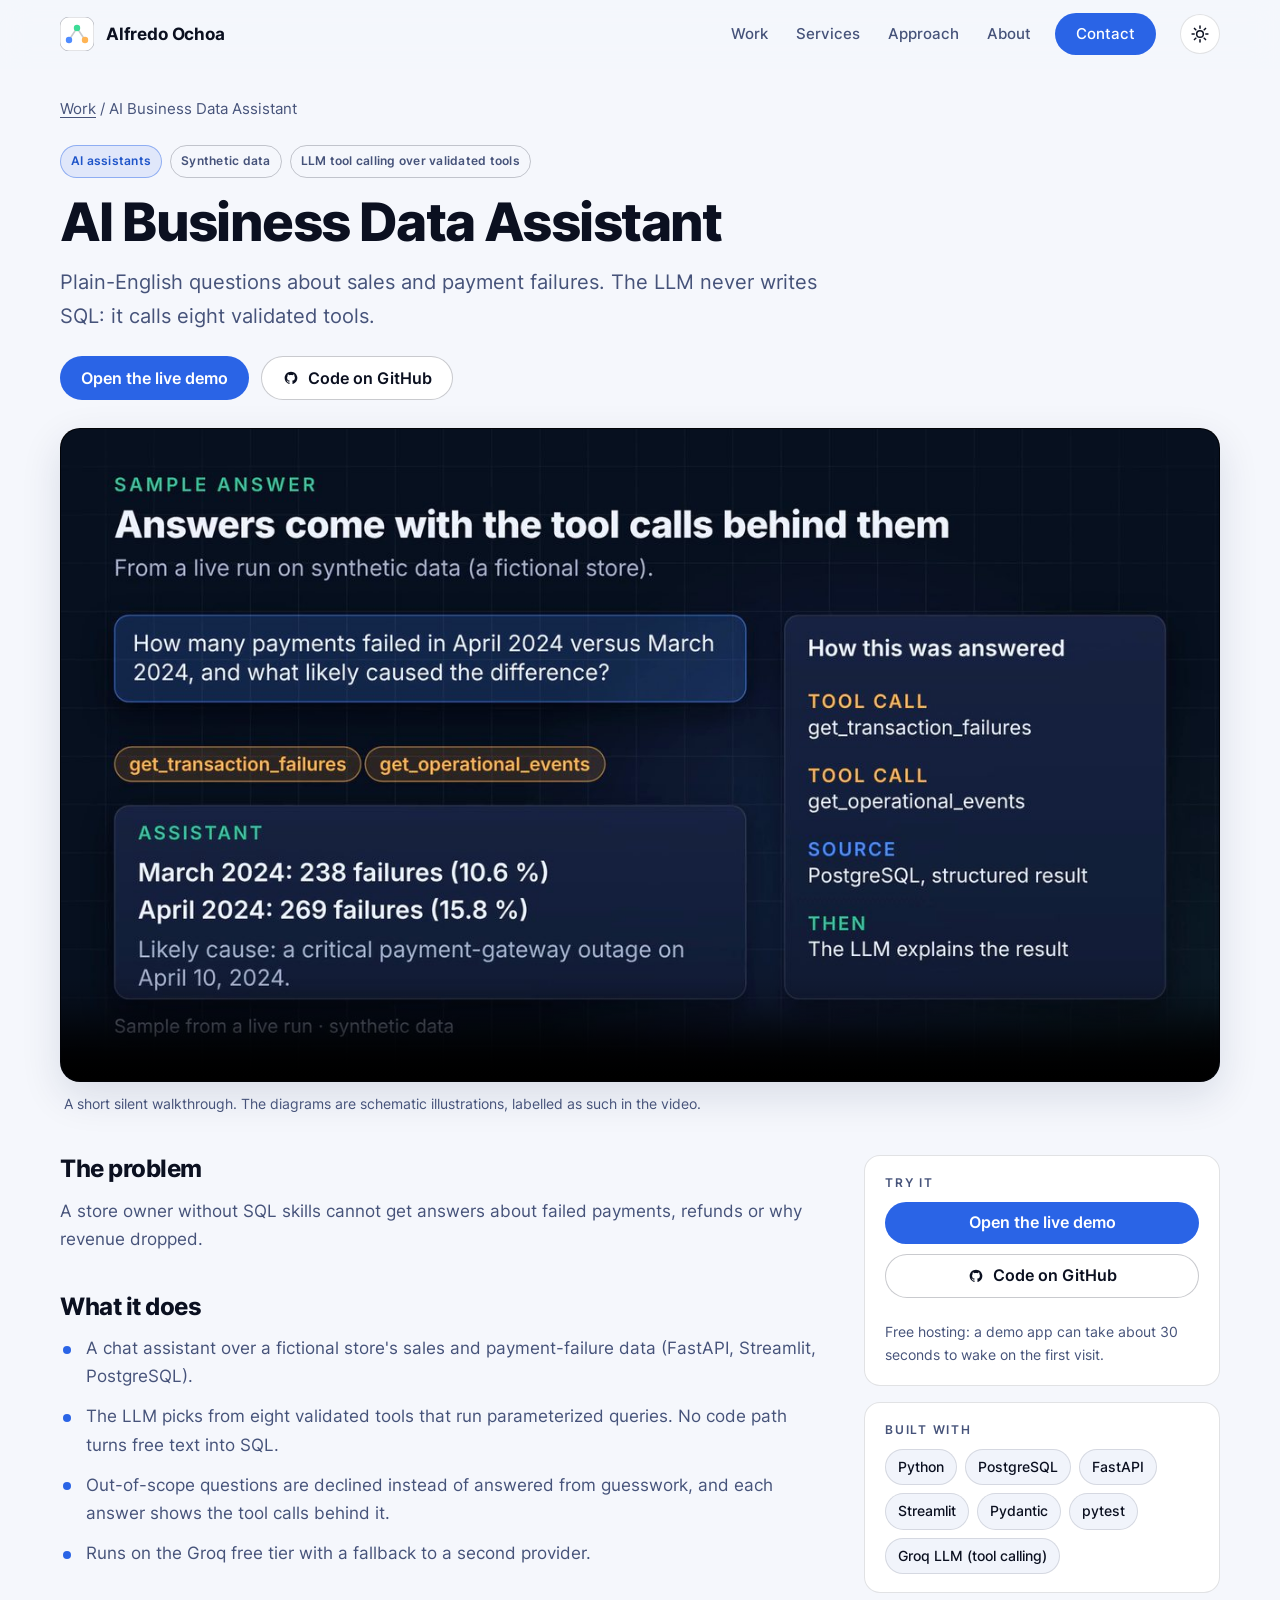
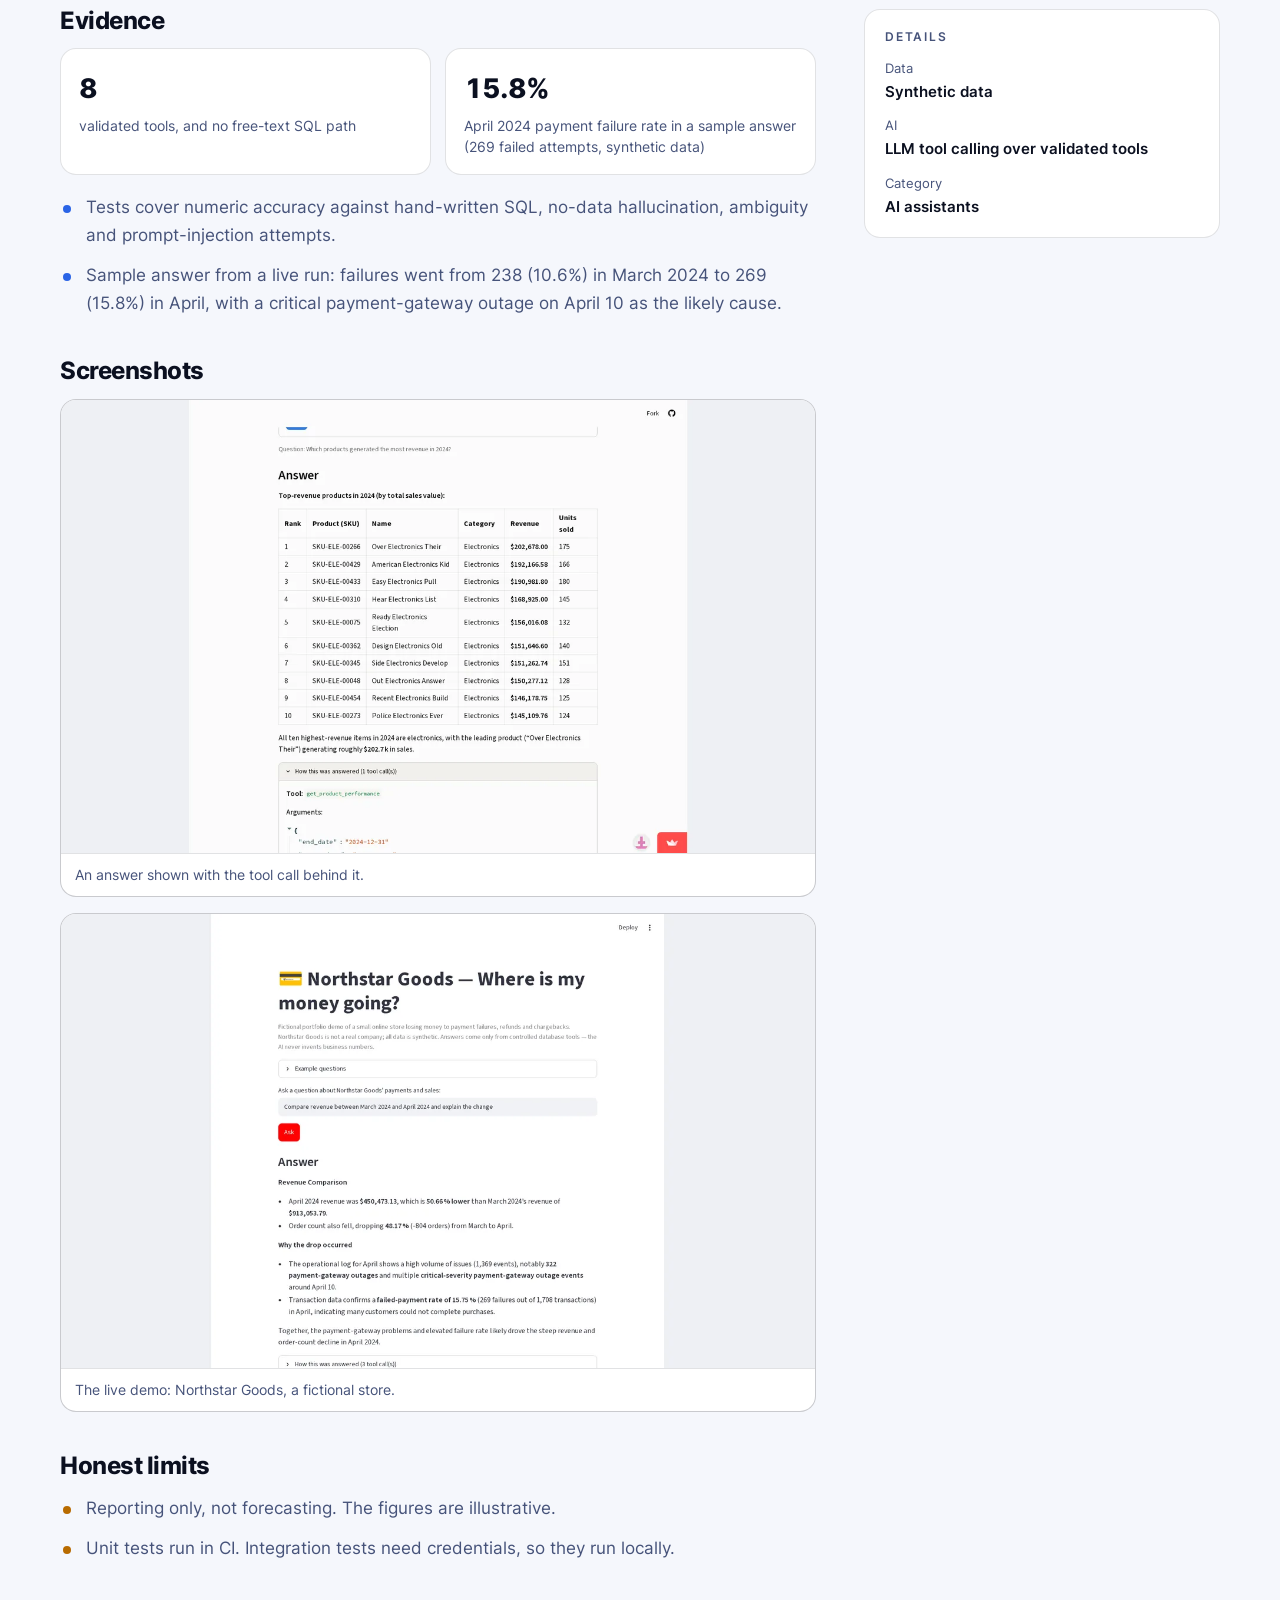
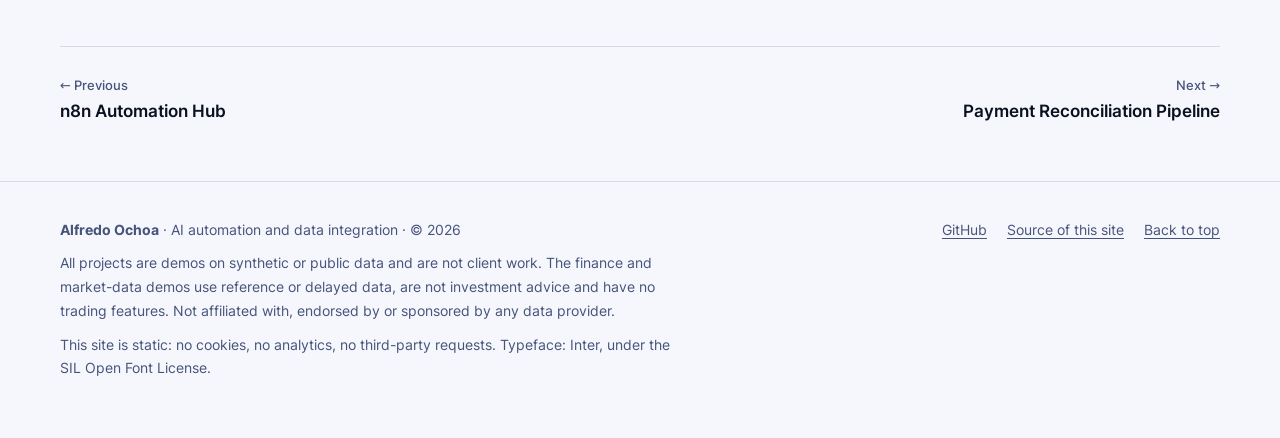
==== projects/ai-business-data-assistant/index.html @ 852fb8c2 "feat: portfolio site (static, GitHub Pages): home, 12 project pages, videos, CI check Co-Authored-By" ====
<!doctype html>
<html lang="en">
<head>
<meta charset="utf-8">
<meta name="viewport" content="width=device-width, initial-scale=1">
<title>AI Business Data Assistant | Alfredo Ochoa</title>
<meta name="description" content="Plain-English questions about sales and payment failures. The LLM never writes SQL: it calls eight validated tools. Demo project by Alfredo Ochoa.">
<link rel="canonical" href="https://alfiochoa.github.io/projects/ai-business-data-assistant/">
<meta name="color-scheme" content="dark light">
<meta name="theme-color" content="#0b1020" media="(prefers-color-scheme: dark)">
<meta name="theme-color" content="#f5f7fc" media="(prefers-color-scheme: light)">
<meta property="og:type" content="article">
<meta property="og:site_name" content="Alfredo Ochoa">
<meta property="og:title" content="AI Business Data Assistant | Alfredo Ochoa">
<meta property="og:description" content="Plain-English questions about sales and payment failures. The LLM never writes SQL: it calls eight validated tools. Demo project by Alfredo Ochoa.">
<meta property="og:url" content="https://alfiochoa.github.io/projects/ai-business-data-assistant/">
<meta property="og:image" content="https://alfiochoa.github.io/media/poster/ai-business-data-assistant.jpg">
<meta name="twitter:card" content="summary_large_image">
<link rel="icon" href="/assets/favicon.svg" type="image/svg+xml">
<link rel="preload" href="/assets/fonts/inter-latin-wght-normal.woff2" as="font" type="font/woff2" crossorigin>
<link rel="stylesheet" href="/assets/site.css">
<script>(function(){try{var t=localStorage.getItem('theme');if(t==='light'||t==='dark')document.documentElement.setAttribute('data-theme',t)}catch(e){}document.documentElement.className+=' js'})()</script>
<script type="application/ld+json">{"@context":"https://schema.org","@type":"SoftwareSourceCode","name":"AI Business Data Assistant","description":"Plain-English questions about sales and payment failures. The LLM never writes SQL: it calls eight validated tools.","codeRepository":"https://github.com/alfiochoa/ai-business-data-assistant","author":{"@type":"Person","name":"Alfredo Ochoa","url":"https://alfiochoa.github.io/"}}</script>
</head>

<body id="top">
<a class="skip" href="#main">Skip to content</a>
<header class="site-header">
<div class="wrap bar">
<a class="brand" href="/" aria-label="Alfredo Ochoa, home"><svg viewBox="0 0 34 34" aria-hidden="true"><rect width="34" height="34" rx="9" style="fill:var(--card);stroke:var(--line-2)"/><path d="M9 23 L17 11 L25 23" fill="none" style="stroke:var(--line-2)" stroke-width="1.6"/><circle cx="9" cy="23" r="3.2" fill="#4f8cff"/><circle cx="17" cy="11" r="3.2" fill="#3ddc97"/><circle cx="25" cy="23" r="3.2" fill="#ffb454"/></svg><span>Alfredo Ochoa</span></a>
<nav class="nav" aria-label="Main"><a href="/#work">Work</a><a href="/#services">Services</a><a href="/#approach">Approach</a><a href="/#about">About</a><a class="btn btn-primary nav-cta" href="/#contact">Contact</a></nav>
<div class="bar-right">
<button class="icon-btn" id="theme-toggle" type="button" aria-label="Switch colour theme"><svg class="icon-moon" viewBox="0 0 24 24" aria-hidden="true" focusable="false"><path d="M20 14.5 A8.5 8.5 0 1 1 9.5 4 A7 7 0 0 0 20 14.5 Z"/></svg><svg class="icon-sun" viewBox="0 0 24 24" aria-hidden="true" focusable="false"><path d="M12 8 A4 4 0 1 0 12 16 A4 4 0 1 0 12 8 M12 2.5 V5 M12 19 V21.5 M2.5 12 H5 M19 12 H21.5 M5.3 5.3 L7 7 M17 17 L18.7 18.7 M5.3 18.7 L7 17 M17 7 L18.7 5.3"/></svg></button>
<details class="menu"><summary class="icon-btn" aria-label="Open menu"><svg class="" viewBox="0 0 24 24" aria-hidden="true" focusable="false"><path d="M4 7 H20 M4 12 H20 M4 17 H20"/></svg></summary><div class="menu-list"><a href="/#work">Work</a><a href="/#services">Services</a><a href="/#approach">Approach</a><a href="/#about">About</a><a href="/#contact">Contact</a></div></details>
</div>
</div>
</header>

<main id="main">
<div class="wrap crumbs"><a href="/#work">Work</a> / AI Business Data Assistant</div>
<section class="proj-hero" style="padding-bottom:32px"><div class="wrap">
<div class="badges"><span class="badge cat">AI assistants</span><span class="badge">Synthetic data</span><span class="badge">LLM tool calling over validated tools</span></div>
<h1>AI Business Data Assistant</h1><p class="lede">Plain-English questions about sales and payment failures. The LLM never writes SQL: it calls eight validated tools.</p>
<div class="cta-row"><a class="btn btn-primary" href="https://alfredo-business-assistant.streamlit.app/">Open the live demo</a><a class="btn btn-ghost" href="https://github.com/alfiochoa/ai-business-data-assistant"><svg class="" viewBox="0 0 24 24" aria-hidden="true" focusable="false"><path d="M12 3.5 C7.3 3.5 3.5 7.3 3.5 12 C3.5 15.8 6 18.9 9.4 20 C9.8 20.1 10 19.8 10 19.5 V18 C7.7 18.5 7.2 16.9 7.2 16.9 C6.8 15.9 6.3 15.7 6.3 15.7 C5.5 15.2 6.4 15.2 6.4 15.2 C7.2 15.3 7.7 16 7.7 16 C8.4 17.3 9.6 16.9 10 16.7 C10.1 16.2 10.3 15.8 10.5 15.6 C8.7 15.4 6.8 14.7 6.8 11.6 C6.8 10.7 7.1 10 7.7 9.4 C7.6 9.2 7.3 8.4 7.7 7.3 C7.7 7.3 8.4 7.1 10 8.2 C10.7 8 11.3 7.9 12 7.9 C12.7 7.9 13.3 8 14 8.2 C15.6 7.1 16.3 7.3 16.3 7.3 C16.7 8.4 16.4 9.2 16.3 9.4 C16.9 10 17.2 10.7 17.2 11.6 C17.2 14.7 15.3 15.4 13.5 15.6 C13.8 15.9 14 16.3 14 17 V19.5 C14 19.8 14.2 20.1 14.6 20 C18 18.9 20.5 15.8 20.5 12 C20.5 7.3 16.7 3.5 12 3.5 Z"/></svg>Code on GitHub</a></div>
<div class="proj-video"><video controls preload="none" playsinline poster="/media/poster/ai-business-data-assistant.jpg" aria-label="Walkthrough of AI Business Data Assistant"><source src="/media/video/ai-business-data-assistant.mp4" type="video/mp4"></video></div>
<p class="vnote">A short silent walkthrough. The diagrams are schematic illustrations, labelled as such in the video.</p>
</div></section>
<div class="wrap proj-layout">
<div class="proj-main">
<h2>The problem</h2><p>A store owner without SQL skills cannot get answers about failed payments, refunds or why revenue dropped.</p>
<h2>What it does</h2><ul><li>A chat assistant over a fictional store&#x27;s sales and payment-failure data (FastAPI, Streamlit, PostgreSQL).</li><li>The LLM picks from eight validated tools that run parameterized queries. No code path turns free text into SQL.</li><li>Out-of-scope questions are declined instead of answered from guesswork, and each answer shows the tool calls behind it.</li><li>Runs on the Groq free tier with a fallback to a second provider.</li></ul>
<h2>Evidence</h2><div class="tiles"><div class='tile'><b>8</b><span>validated tools, and no free-text SQL path</span></div><div class='tile'><b>15.8%</b><span>April 2024 payment failure rate in a sample answer (269 failed attempts, synthetic data)</span></div></div><ul><li>Tests cover numeric accuracy against hand-written SQL, no-data hallucination, ambiguity and prompt-injection attempts.</li><li>Sample answer from a live run: failures went from 238 (10.6%) in March 2024 to 269 (15.8%) in April, with a critical payment-gateway outage on April 10 as the likely cause.</li></ul>
<h2>Screenshots</h2><div class="shots"><figure><a href="/media/img/ai-business-data-assistant-1.webp"><img src="/media/img/ai-business-data-assistant-1.webp" width="1280" height="769" loading="lazy" alt="AI Business Data Assistant: An answer shown with the tool call behind it."></a><figcaption>An answer shown with the tool call behind it.</figcaption></figure><figure><a href="/media/img/ai-business-data-assistant-2.webp"><img src="/media/img/ai-business-data-assistant-2.webp" width="1280" height="769" loading="lazy" alt="AI Business Data Assistant: The live demo: Northstar Goods, a fictional store."></a><figcaption>The live demo: Northstar Goods, a fictional store.</figcaption></figure></div>
<h2>Honest limits</h2><ul class="limits"><li>Reporting only, not forecasting. The figures are illustrative.</li><li>Unit tests run in CI. Integration tests need credentials, so they run locally.</li></ul>
</div>
<aside class="aside">
<div class="panel"><h2>Try it</h2><a class="btn btn-primary" href="https://alfredo-business-assistant.streamlit.app/">Open the live demo</a><a class="btn btn-ghost" href="https://github.com/alfiochoa/ai-business-data-assistant"><svg class="" viewBox="0 0 24 24" aria-hidden="true" focusable="false"><path d="M12 3.5 C7.3 3.5 3.5 7.3 3.5 12 C3.5 15.8 6 18.9 9.4 20 C9.8 20.1 10 19.8 10 19.5 V18 C7.7 18.5 7.2 16.9 7.2 16.9 C6.8 15.9 6.3 15.7 6.3 15.7 C5.5 15.2 6.4 15.2 6.4 15.2 C7.2 15.3 7.7 16 7.7 16 C8.4 17.3 9.6 16.9 10 16.7 C10.1 16.2 10.3 15.8 10.5 15.6 C8.7 15.4 6.8 14.7 6.8 11.6 C6.8 10.7 7.1 10 7.7 9.4 C7.6 9.2 7.3 8.4 7.7 7.3 C7.7 7.3 8.4 7.1 10 8.2 C10.7 8 11.3 7.9 12 7.9 C12.7 7.9 13.3 8 14 8.2 C15.6 7.1 16.3 7.3 16.3 7.3 C16.7 8.4 16.4 9.2 16.3 9.4 C16.9 10 17.2 10.7 17.2 11.6 C17.2 14.7 15.3 15.4 13.5 15.6 C13.8 15.9 14 16.3 14 17 V19.5 C14 19.8 14.2 20.1 14.6 20 C18 18.9 20.5 15.8 20.5 12 C20.5 7.3 16.7 3.5 12 3.5 Z"/></svg>Code on GitHub</a>
<p class="vnote" style="margin:12px 0 0">Free hosting: a demo app can take about 30 seconds to wake on the first visit.</p></div>
<div class="panel"><h2>Built with</h2><div class="tags"><span class="tag">Python</span><span class="tag">PostgreSQL</span><span class="tag">FastAPI</span><span class="tag">Streamlit</span><span class="tag">Pydantic</span><span class="tag">pytest</span><span class="tag">Groq LLM (tool calling)</span></div></div>
<div class="panel"><h2>Details</h2><dl><div><dt>Data</dt><dd>Synthetic data</dd></div><div><dt>AI</dt><dd>LLM tool calling over validated tools</dd></div><div><dt>Category</dt><dd>AI assistants</dd></div></dl></div>
</aside></div>
<div class="wrap"><nav class="pn" aria-label="Other projects"><a href="/projects/n8n-automation-hub/"><small>&larr; Previous</small>n8n Automation Hub</a><a href="/projects/payment-reconciliation-pipeline/"><small>Next &rarr;</small>Payment Reconciliation Pipeline</a></nav></div>
</main>
<footer>
<div class="wrap cols">
<div>
<p><strong>Alfredo Ochoa</strong> &middot; AI automation and data integration &middot; &copy; 2026</p>
<p>All projects are demos on synthetic or public data and are not client work. The finance and market-data demos use reference or delayed data, are not investment advice and have no trading features. Not affiliated with, endorsed by or sponsored by any data provider.</p>
<p>This site is static: no cookies, no analytics, no third-party requests. Typeface: Inter, under the SIL Open Font License.</p>
</div>
<div class="links"><a href="https://github.com/alfiochoa">GitHub</a><a href="https://github.com/alfiochoa/alfiochoa.github.io">Source of this site</a><a href="#top">Back to top</a></div>
</div>
</footer>
<script src="/assets/site.js" defer></script>
</body>
</html>
---- assets/site.css ----
/* Portfolio of Alfredo Ochoa. Hand-written CSS, no framework. Dark by default, light on request or by system setting. */
@font-face { font-family: "Inter"; font-weight: 100 900; font-style: normal; font-display: swap; src: url(/assets/fonts/inter-latin-wght-normal.woff2) format("woff2"); }

:root {
  --bg: #0b1020; --bg-2: #0e1530; --card: #141c36; --card-2: #1a2442; --line: rgba(255, 255, 255, .10); --line-2: rgba(255, 255, 255, .18);
  --text: #f2f5ff; --muted: #a9b4d0; --blue: #4f8cff; --mint: #3ddc97; --amber: #ffb454; --red: #ff6b6b;
  --accent-text: #3ddc97; --link: #8fb4ff; --on-blue: #06102a;
  --radius: 16px; --radius-sm: 10px; --shadow: 0 18px 50px rgba(0, 0, 0, .40); --grid: rgba(255, 255, 255, .035);
  --glow-1: rgba(79, 140, 255, .18); --glow-2: rgba(61, 220, 151, .10);
  color-scheme: dark;
}
:root[data-theme="light"] {
  --bg: #f5f7fc; --bg-2: #edf1fa; --card: #ffffff; --card-2: #f1f4fb; --line: rgba(11, 16, 32, .12); --line-2: rgba(11, 16, 32, .22);
  --text: #0b1020; --muted: #46537a; --blue: #2a64e6; --mint: #0f9d6a; --amber: #b86b00; --red: #d03a3a;
  --accent-text: #0a7a52; --link: #1f55c9; --on-blue: #ffffff;
  --shadow: 0 14px 40px rgba(20, 30, 70, .12); --grid: rgba(11, 16, 32, .045);
  --glow-1: rgba(42, 100, 230, .10); --glow-2: rgba(15, 157, 106, .08);
  color-scheme: light;
}
@media (prefers-color-scheme: light) {
  :root:not([data-theme="dark"]) {
    --bg: #f5f7fc; --bg-2: #edf1fa; --card: #ffffff; --card-2: #f1f4fb; --line: rgba(11, 16, 32, .12); --line-2: rgba(11, 16, 32, .22);
    --text: #0b1020; --muted: #46537a; --blue: #2a64e6; --mint: #0f9d6a; --amber: #b86b00; --red: #d03a3a;
    --accent-text: #0a7a52; --link: #1f55c9; --on-blue: #ffffff;
    --shadow: 0 14px 40px rgba(20, 30, 70, .12); --grid: rgba(11, 16, 32, .045);
    --glow-1: rgba(42, 100, 230, .10); --glow-2: rgba(15, 157, 106, .08);
    color-scheme: light;
  }
}

*, *::before, *::after { box-sizing: border-box; }
html { scroll-behavior: smooth; scroll-padding-top: 84px; -webkit-text-size-adjust: 100%; }
body { margin: 0; background: var(--bg); color: var(--text); font: 400 1.0625rem/1.65 "Inter", system-ui, -apple-system, "Segoe UI", Roboto, sans-serif; -webkit-font-smoothing: antialiased; text-rendering: optimizeLegibility; }
img, video, svg { max-width: 100%; display: block; }
a { color: var(--link); text-underline-offset: 3px; }
a:hover { text-decoration-thickness: 2px; }
h1, h2, h3, h4 { margin: 0; line-height: 1.15; letter-spacing: -.02em; font-weight: 750; }
p { margin: 0 0 1em; }
ul, ol { margin: 0; padding: 0; list-style: none; }
:focus-visible { outline: 3px solid var(--blue); outline-offset: 3px; border-radius: 6px; }
.skip { position: absolute; left: 16px; top: -60px; background: var(--blue); color: var(--on-blue); padding: 10px 16px; border-radius: 8px; z-index: 100; font-weight: 600; }
.skip:focus { top: 12px; }
.wrap { width: min(1160px, 100% - 48px); margin-inline: auto; }
@media (max-width: 560px) { .wrap { width: calc(100% - 32px); } }
.sr { position: absolute; width: 1px; height: 1px; overflow: hidden; clip: rect(0 0 0 0); white-space: nowrap; }

/* ---------- header ---------- */
.site-header { position: sticky; top: 0; z-index: 50; background: color-mix(in srgb, var(--bg) 82%, transparent); -webkit-backdrop-filter: blur(14px); backdrop-filter: blur(14px); border-bottom: 1px solid transparent; transition: border-color .2s; }
.site-header.scrolled { border-bottom-color: var(--line); }
.bar { display: flex; align-items: center; gap: 24px; min-height: 68px; }
.brand { display: flex; align-items: center; gap: 12px; color: var(--text); text-decoration: none; font-weight: 700; letter-spacing: -.01em; }
.brand svg { width: 34px; height: 34px; }
.nav { display: flex; gap: 4px; margin-left: auto; }
.nav a { color: var(--muted); text-decoration: none; font-weight: 500; font-size: .96rem; padding: 8px 12px; border-radius: 999px; }
.nav a:hover { color: var(--text); background: var(--card); }
.bar-right { display: flex; align-items: center; gap: 10px; }
.icon-btn { width: 40px; height: 40px; border-radius: 999px; border: 1px solid var(--line); background: var(--card); color: var(--text); display: inline-grid; place-items: center; cursor: pointer; }
.icon-btn:hover { border-color: var(--line-2); }
.icon-btn svg { width: 20px; height: 20px; fill: none; stroke: currentColor; stroke-width: 1.8; stroke-linecap: round; stroke-linejoin: round; }
.icon-sun { display: none; }
:root[data-theme="light"] .icon-sun { display: block; }
:root[data-theme="light"] .icon-moon { display: none; }
@media (prefers-color-scheme: light) { :root:not([data-theme="dark"]) .icon-sun { display: block; } :root:not([data-theme="dark"]) .icon-moon { display: none; } }
.menu { display: none; position: relative; }
.menu summary { list-style: none; }
.menu summary::-webkit-details-marker { display: none; }
.menu[open] .menu-list { display: flex; }
.menu-list { display: none; position: absolute; right: 0; top: 52px; flex-direction: column; min-width: 200px; background: var(--card); border: 1px solid var(--line-2); border-radius: var(--radius); padding: 8px; box-shadow: var(--shadow); }
.menu-list a { color: var(--text); text-decoration: none; padding: 12px 14px; border-radius: 10px; font-weight: 500; }
.menu-list a:hover { background: var(--card-2); }
@media (max-width: 860px) { .nav { display: none; } .menu { display: block; } .bar-right { margin-left: auto; } }
.nav a.nav-cta { margin-left: 8px; color: var(--on-blue); padding: 11px 20px; }
.nav a.nav-cta:hover { color: var(--on-blue); background: var(--blue); }

/* ---------- buttons, badges ---------- */
.btn { display: inline-flex; align-items: center; justify-content: center; gap: 8px; padding: 12px 20px; border-radius: 999px; font: 600 .98rem/1 "Inter", sans-serif; text-decoration: none; border: 1px solid transparent; cursor: pointer; transition: transform .15s, background .15s, border-color .15s; }
.btn svg { width: 18px; height: 18px; fill: currentColor; stroke: none; }
.btn-primary { background: var(--blue); color: var(--on-blue); }
.btn-primary:hover { transform: translateY(-1px); filter: brightness(1.08); }
.btn-ghost { background: var(--card); color: var(--text); border-color: var(--line-2); }
.btn-ghost:hover { border-color: var(--blue); transform: translateY(-1px); }
.badges { display: flex; flex-wrap: wrap; gap: 8px; }
.badge { display: inline-flex; align-items: center; gap: 6px; font-size: .78rem; font-weight: 600; letter-spacing: .02em; padding: 5px 10px; border-radius: 999px; border: 1px solid var(--line-2); color: var(--muted); background: transparent; }
.badge.cat { color: var(--link); border-color: color-mix(in srgb, var(--blue) 45%, transparent); background: color-mix(in srgb, var(--blue) 10%, transparent); }
.badge.flag { color: var(--accent-text); border-color: color-mix(in srgb, var(--mint) 50%, transparent); background: color-mix(in srgb, var(--mint) 10%, transparent); }
.kicker { font-weight: 600; font-size: .82rem; letter-spacing: .16em; text-transform: uppercase; color: var(--accent-text); margin-bottom: 14px; }

/* ---------- hero ---------- */
.hero { position: relative; overflow: hidden; padding: 72px 0 56px; }
.hero::before { content: ""; position: absolute; inset: 0; background-image: linear-gradient(var(--grid) 1px, transparent 1px), linear-gradient(90deg, var(--grid) 1px, transparent 1px); background-size: 56px 56px; mask-image: radial-gradient(ellipse 80% 70% at 50% 30%, #000 30%, transparent 75%); -webkit-mask-image: radial-gradient(ellipse 80% 70% at 50% 30%, #000 30%, transparent 75%); pointer-events: none; }
.hero::after { content: ""; position: absolute; width: 720px; height: 720px; right: -160px; top: -200px; background: radial-gradient(circle, var(--glow-1), transparent 65%); pointer-events: none; }
.hero-grid { position: relative; display: grid; grid-template-columns: 1fr 1fr; gap: 48px; align-items: center; }
h1.display { font-size: clamp(2.5rem, 5.6vw, 4.4rem); font-weight: 800; letter-spacing: -.035em; line-height: 1.04; margin-bottom: 22px; }
h1.display em { font-style: normal; color: var(--accent-text); }
.lede { font-size: clamp(1.08rem, 1.6vw, 1.3rem); color: var(--muted); max-width: 40ch; margin-bottom: 30px; }
.cta-row { display: flex; flex-wrap: wrap; gap: 12px; margin-bottom: 28px; }
.meta { display: flex; flex-wrap: wrap; gap: 8px 22px; color: var(--muted); font-size: .94rem; }
.meta li { display: inline-flex; align-items: center; gap: 8px; }
.meta li::before { content: ""; width: 6px; height: 6px; border-radius: 50%; background: var(--mint); }
.flow-card { margin: 0; background: linear-gradient(180deg, var(--card-2), var(--card)); border: 1px solid var(--line-2); border-radius: 24px; padding: 18px 18px 14px; box-shadow: var(--shadow); }
.flow-card figcaption { color: var(--muted); font-size: .84rem; padding: 6px 6px 2px; }
.flow-svg { width: 100%; height: auto; }
@media (max-width: 560px) { .flow-card { padding: 12px 12px 10px; } .flow-svg text { font-size: 19px !important; } }
.flow-svg .node rect { fill: var(--card); stroke: var(--line-2); stroke-width: 1.2; }
.flow-svg .node.alert rect { stroke: var(--amber); }
.flow-svg .node.on rect { stroke: var(--blue); }
.flow-svg text { fill: var(--text); font: 600 14.5px "Inter", sans-serif; text-anchor: middle; }
.flow-svg .ico { fill: none; stroke: var(--blue); stroke-width: 1.7; stroke-linecap: round; stroke-linejoin: round; }
.flow-svg .ico.m { stroke: var(--mint); } .flow-svg .ico.a { stroke: var(--amber); }
.flow-svg .wire { fill: none; stroke: var(--line-2); stroke-width: 1.6; }
.flow-svg .wire.dash { stroke-dasharray: 4 5; }
.flow-svg .wire.amber { stroke: color-mix(in srgb, var(--amber) 70%, transparent); }
.packet { fill: var(--blue); offset-rotate: 0deg; offset-distance: 0%; opacity: 0; }
.packet.amber { fill: var(--amber); }
@supports (offset-path: path("M0 0")) {
  .packet { offset-path: path("M44 82 H462"); animation: travel 5.4s linear infinite; }
  .packet.p2 { animation-delay: 1.8s; } .packet.p3 { animation-delay: 3.6s; }
  .packet.amber { offset-path: path("M44 82 H332 V222 H462"); animation: travel-amber 5.4s linear infinite; animation-delay: .9s; }
}
@keyframes travel { 0% { offset-distance: 0%; opacity: 0; } 6% { opacity: 1; } 94% { opacity: 1; } 100% { offset-distance: 100%; opacity: 0; } }
@keyframes travel-amber { 0% { offset-distance: 0%; opacity: 0; } 6% { opacity: 1; } 94% { opacity: 1; } 100% { offset-distance: 100%; opacity: 0; } }
@media (max-width: 900px) { .hero { padding: 48px 0 40px; } .hero-grid { grid-template-columns: 1fr; gap: 36px; } .lede { max-width: 52ch; } }

/* ---------- sections ---------- */
section { padding: 88px 0; }
@media (max-width: 700px) { section { padding: 64px 0; } }
.sec-head { max-width: 720px; margin-bottom: 40px; }
.sec-head h2 { font-size: clamp(1.8rem, 3.4vw, 2.6rem); margin-bottom: 14px; }
.sec-head p:not(.kicker) { color: var(--muted); font-size: 1.1rem; margin: 0; }
.alt { background: var(--bg-2); border-block: 1px solid var(--line); }

.stats { display: grid; grid-template-columns: repeat(4, 1fr); gap: 16px; padding: 0 0 8px; }
.stat { background: var(--card); border: 1px solid var(--line); border-radius: var(--radius); padding: 22px 22px 20px; }
.stat b { display: block; font-size: clamp(1.6rem, 3vw, 2.2rem); font-weight: 800; letter-spacing: -.03em; font-variant-numeric: tabular-nums; margin-bottom: 4px; }
.stat span { color: var(--muted); font-size: .94rem; line-height: 1.45; display: block; }
@media (max-width: 900px) { .stats { grid-template-columns: repeat(2, 1fr); } }

.videos { display: grid; grid-template-columns: 1fr 1fr; gap: 24px; }
.vcard { background: var(--card); border: 1px solid var(--line); border-radius: 20px; overflow: hidden; }
.vcard video { width: 100%; aspect-ratio: 16 / 9; background: #000; object-fit: cover; }
.vcard .vbody { padding: 18px 22px 22px; }
.vcard h3 { font-size: 1.2rem; margin-bottom: 6px; }
.vcard p { color: var(--muted); font-size: .96rem; margin: 0; }
@media (max-width: 800px) { .videos { grid-template-columns: 1fr; } }

.grid-3 { display: grid; grid-template-columns: repeat(3, 1fr); gap: 20px; }
.svc { background: var(--card); border: 1px solid var(--line); border-radius: var(--radius); padding: 26px; display: flex; flex-direction: column; gap: 10px; }
.svc .ic { width: 44px; height: 44px; border-radius: 12px; display: grid; place-items: center; background: color-mix(in srgb, var(--blue) 14%, transparent); color: var(--link); margin-bottom: 4px; }
.svc .ic svg { width: 24px; height: 24px; fill: none; stroke: currentColor; stroke-width: 1.7; stroke-linecap: round; stroke-linejoin: round; }
.svc h3 { font-size: 1.15rem; }
.svc p { color: var(--muted); font-size: .98rem; margin: 0; flex: 1; }
.svc a.more { font-weight: 600; font-size: .94rem; text-decoration: none; }
.svc a.more:hover { text-decoration: underline; }
@media (max-width: 960px) { .grid-3 { grid-template-columns: repeat(2, 1fr); } }
@media (max-width: 640px) { .grid-3 { grid-template-columns: 1fr; } }

/* ---------- work ---------- */
.filters { display: flex; flex-wrap: wrap; gap: 8px; margin-bottom: 28px; }
.chip { font: 600 .92rem/1 "Inter", sans-serif; padding: 10px 16px; border-radius: 999px; border: 1px solid var(--line-2); background: transparent; color: var(--muted); cursor: pointer; }
.chip:hover { color: var(--text); border-color: var(--blue); }
.chip[aria-pressed="true"] { background: var(--blue); border-color: var(--blue); color: var(--on-blue); }
.cards { display: grid; grid-template-columns: repeat(6, 1fr); gap: 22px; }
.card { grid-column: span 2; position: relative; display: flex; flex-direction: column; background: var(--card); border: 1px solid var(--line); border-radius: 20px; overflow: hidden; transition: transform .2s, border-color .2s, box-shadow .2s; }
.card:hover { transform: translateY(-3px); border-color: var(--line-2); box-shadow: var(--shadow); }
.card.featured { grid-column: span 3; }
.card.flagship { grid-column: span 6; flex-direction: row; }
.card.flagship .card-media { flex: 0 0 58%; }
.card.flagship .card-body { flex: 1; padding: 28px 30px 28px; justify-content: center; }
.card.flagship h3 { font-size: 1.6rem; }
.card.flagship p { font-size: 1.04rem; }
.card.hidden { display: none; }
.card-media { display: block; position: relative; aspect-ratio: 16 / 9; background: var(--bg-2); overflow: hidden; }
.card-media img { position: absolute; inset: 0; width: 100%; height: 100%; object-fit: cover; transition: transform .4s; }
.card:hover .card-media img { transform: scale(1.03); }
.card-body { padding: 20px 22px 22px; display: flex; flex-direction: column; gap: 10px; flex: 1; }
.card h3 { font-size: 1.22rem; }
.card h3 a { color: var(--text); text-decoration: none; }
.card h3 a::after { content: ""; position: absolute; inset: 0; z-index: 1; }
.card p { color: var(--muted); font-size: .97rem; margin: 0; }
.keystat { margin-top: auto !important; padding-top: 6px; font-size: .92rem !important; }
.keystat b { color: var(--text); font-variant-numeric: tabular-nums; }
.card-links { display: flex; gap: 16px; position: relative; z-index: 2; padding-top: 4px; font-size: .94rem; font-weight: 600; }
.card-links a { text-decoration: none; display: inline-flex; align-items: center; gap: 6px; }
.card-links a:hover { text-decoration: underline; }
@media (max-width: 1000px) { .cards { grid-template-columns: repeat(2, 1fr); } .card, .card.featured { grid-column: span 1; } .card.flagship { grid-column: span 2; } }
@media (max-width: 760px) { .card.flagship { flex-direction: column; } .card.flagship .card-media { flex: none; } }
@media (max-width: 640px) { .cards { grid-template-columns: 1fr; } .card, .card.featured, .card.flagship { grid-column: auto; } }

/* ---------- approach ---------- */
.flow { display: grid; grid-template-columns: repeat(4, 1fr); gap: 0; margin-bottom: 40px; counter-reset: s; }
.flow li { position: relative; padding: 22px 22px 22px 22px; background: var(--card); border: 1px solid var(--line); counter-increment: s; }
.flow li:first-child { border-radius: var(--radius) 0 0 var(--radius); } .flow li:last-child { border-radius: 0 var(--radius) var(--radius) 0; }
.flow li + li { margin-left: -1px; }
.flow li::before { content: counter(s); display: inline-grid; place-items: center; width: 28px; height: 28px; border-radius: 50%; background: color-mix(in srgb, var(--mint) 18%, transparent); color: var(--accent-text); font-weight: 700; font-size: .88rem; margin-bottom: 10px; }
.flow b { display: block; font-size: 1.06rem; margin-bottom: 4px; }
.flow span { color: var(--muted); font-size: .94rem; line-height: 1.5; display: block; }
@media (max-width: 900px) { .flow { grid-template-columns: 1fr 1fr; gap: 12px; } .flow li, .flow li:first-child, .flow li:last-child { border-radius: var(--radius); margin: 0; } }
@media (max-width: 520px) { .flow { grid-template-columns: 1fr; } }
.principles { display: grid; grid-template-columns: 1fr 1fr; gap: 20px; margin-bottom: 40px; }
.principle { border-left: 3px solid var(--mint); padding: 4px 0 4px 20px; }
.principle h3 { font-size: 1.12rem; margin-bottom: 8px; }
.principle p { color: var(--muted); font-size: .98rem; margin: 0; }
@media (max-width: 760px) { .principles { grid-template-columns: 1fr; } }
.how { background: var(--card); border: 1px solid var(--line); border-radius: var(--radius); padding: 26px 28px; }
.how h3 { font-size: 1.12rem; margin-bottom: 14px; }
.how li { position: relative; padding-left: 28px; margin-bottom: 10px; color: var(--muted); }
.how li:last-child { margin-bottom: 0; }
.how li::before { content: ""; position: absolute; left: 4px; top: .62em; width: 12px; height: 7px; border-left: 2px solid var(--mint); border-bottom: 2px solid var(--mint); transform: rotate(-45deg) translateY(-50%); }

/* ---------- honest ---------- */
.honest { background: linear-gradient(180deg, var(--card-2), var(--card)); border: 1px solid var(--line-2); border-radius: 24px; padding: 34px 36px; display: grid; grid-template-columns: .9fr 1.1fr; gap: 32px; }
.honest h2 { font-size: clamp(1.6rem, 3vw, 2.2rem); margin-bottom: 12px; }
.honest .lead { color: var(--muted); margin: 0; }
.honest li { position: relative; padding-left: 26px; margin-bottom: 12px; }
.honest li:last-child { margin-bottom: 0; }
.honest li::before { content: ""; position: absolute; left: 2px; top: .62em; width: 9px; height: 9px; border-radius: 50%; background: var(--amber); }
@media (max-width: 860px) { .honest { grid-template-columns: 1fr; padding: 26px 22px; } }

/* ---------- about / contact ---------- */
.about { display: grid; grid-template-columns: 1.2fr .8fr; gap: 48px; align-items: start; }
.about p { color: var(--muted); }
.facts { background: var(--card); border: 1px solid var(--line); border-radius: var(--radius); padding: 24px; }
.facts dl { margin: 0 0 18px; display: grid; gap: 12px; }
.facts dt { font-size: .78rem; letter-spacing: .12em; text-transform: uppercase; color: var(--muted); font-weight: 600; }
.facts dd { margin: 2px 0 0; font-weight: 600; }
.tags { display: flex; flex-wrap: wrap; gap: 8px; }
.tag { font-size: .85rem; font-weight: 500; padding: 6px 12px; border-radius: 999px; background: var(--card-2); border: 1px solid var(--line); color: var(--text); }
@media (max-width: 860px) { .about { grid-template-columns: 1fr; gap: 28px; } }
.contact { text-align: center; padding: 96px 0; position: relative; overflow: hidden; }
.contact::before { content: ""; position: absolute; inset: 0; background: radial-gradient(ellipse 60% 70% at 50% 100%, var(--glow-1), transparent 70%); pointer-events: none; }
.contact h2 { font-size: clamp(1.9rem, 4vw, 3rem); max-width: 18ch; margin: 0 auto 18px; position: relative; }
.contact p { color: var(--muted); max-width: 54ch; margin: 0 auto 28px; font-size: 1.1rem; position: relative; }
.contact .cta-row { justify-content: center; margin: 0; position: relative; }

/* ---------- footer ---------- */
footer { border-top: 1px solid var(--line); padding: 36px 0 48px; color: var(--muted); font-size: .9rem; }
footer .cols { display: grid; grid-template-columns: 1.4fr 1fr; gap: 32px; }
footer p { margin: 0 0 10px; max-width: 70ch; }
footer a { color: var(--muted); }
footer a:hover { color: var(--text); }
footer .links { display: flex; flex-wrap: wrap; gap: 8px 20px; justify-content: flex-end; align-content: flex-start; }
@media (max-width: 760px) { footer .cols { grid-template-columns: 1fr; } footer .links { justify-content: flex-start; } }

/* ---------- project page ---------- */
.crumbs { padding: 28px 0 0; font-size: .92rem; color: var(--muted); }
.crumbs a { color: var(--muted); }
.crumbs a:hover { color: var(--text); }
.proj-hero { padding: 24px 0 40px; }
.proj-hero h1 { font-size: clamp(2rem, 4.6vw, 3.3rem); font-weight: 800; letter-spacing: -.03em; line-height: 1.08; margin: 16px 0 14px; max-width: 20ch; }
.proj-hero .lede { max-width: 60ch; margin-bottom: 24px; }
.proj-video { background: #000; border: 1px solid var(--line-2); border-radius: 20px; overflow: hidden; box-shadow: var(--shadow); }
.proj-video video { width: 100%; aspect-ratio: 16 / 9; display: block; }
.vnote { color: var(--muted); font-size: .88rem; margin: 10px 4px 0; }
.proj-layout { display: grid; grid-template-columns: minmax(0, 1.7fr) minmax(260px, .8fr); gap: 48px; padding: 8px 0 72px; align-items: start; }
.proj-main h2 { font-size: 1.5rem; margin: 40px 0 14px; }
.proj-main h2:first-child { margin-top: 0; }
.proj-main p { color: var(--muted); }
.proj-main li { position: relative; padding-left: 26px; margin-bottom: 12px; color: var(--muted); }
.proj-main li::before { content: ""; position: absolute; left: 3px; top: .7em; width: 8px; height: 8px; border-radius: 50%; background: var(--blue); }
.proj-main .limits li::before { background: var(--amber); }
.tiles { display: grid; grid-template-columns: repeat(auto-fit, minmax(180px, 1fr)); gap: 14px; margin: 4px 0 18px; }
.tile { background: var(--card); border: 1px solid var(--line); border-radius: var(--radius); padding: 18px 18px 16px; }
.tile b { display: block; font-size: 1.7rem; font-weight: 800; letter-spacing: -.03em; font-variant-numeric: tabular-nums; margin-bottom: 4px; }
.tile span { color: var(--muted); font-size: .9rem; line-height: 1.45; display: block; }
.shots { display: grid; gap: 16px; }
.shots figure { margin: 0; border: 1px solid var(--line-2); border-radius: var(--radius); overflow: hidden; background: var(--card); }
.shots img { width: 100%; height: auto; }
.shots figcaption { padding: 10px 14px; color: var(--muted); font-size: .86rem; border-top: 1px solid var(--line); }
.aside { position: sticky; top: 92px; display: grid; gap: 16px; }
.panel { background: var(--card); border: 1px solid var(--line); border-radius: var(--radius); padding: 20px 20px 18px; }
.panel h2 { font-size: .78rem; letter-spacing: .14em; text-transform: uppercase; color: var(--muted); font-weight: 600; margin: 0 0 12px; }
.panel .btn { width: 100%; margin-bottom: 10px; }
.panel .btn:last-child { margin-bottom: 0; }
.panel dl { margin: 0; display: grid; gap: 10px; }
.panel dt { color: var(--muted); font-size: .84rem; }
.panel dd { margin: 0; font-weight: 600; font-size: .96rem; }
.pn { display: flex; justify-content: space-between; gap: 12px; padding: 28px 0 56px; border-top: 1px solid var(--line); }
.pn a { text-decoration: none; color: var(--text); font-weight: 600; }
.pn a small { display: block; color: var(--muted); font-weight: 500; font-size: .82rem; }
.pn a:last-child { text-align: right; }
@media (max-width: 900px) { .proj-layout { grid-template-columns: 1fr; gap: 28px; } .aside { position: static; } }

/* ---------- motion ---------- */
.js .reveal { opacity: 0; transform: translateY(14px); transition: opacity .5s ease, transform .5s ease; }
.js .reveal.in { opacity: 1; transform: none; }
.js .reveal:not(.in) { animation: force-in .01s 2.5s forwards; } /* safety net: never leave content hidden if the script fails */
@keyframes force-in { to { opacity: 1; transform: none; } }
@media (prefers-reduced-motion: reduce) {
  html { scroll-behavior: auto; }
  .js .reveal { opacity: 1; transform: none; transition: none; }
  .packet { display: none; }
  .card, .card-media img, .btn { transition: none; }
}
@media print { .site-header, .icon-btn, .filters, video { display: none !important; } body { background: #fff; color: #000; } }
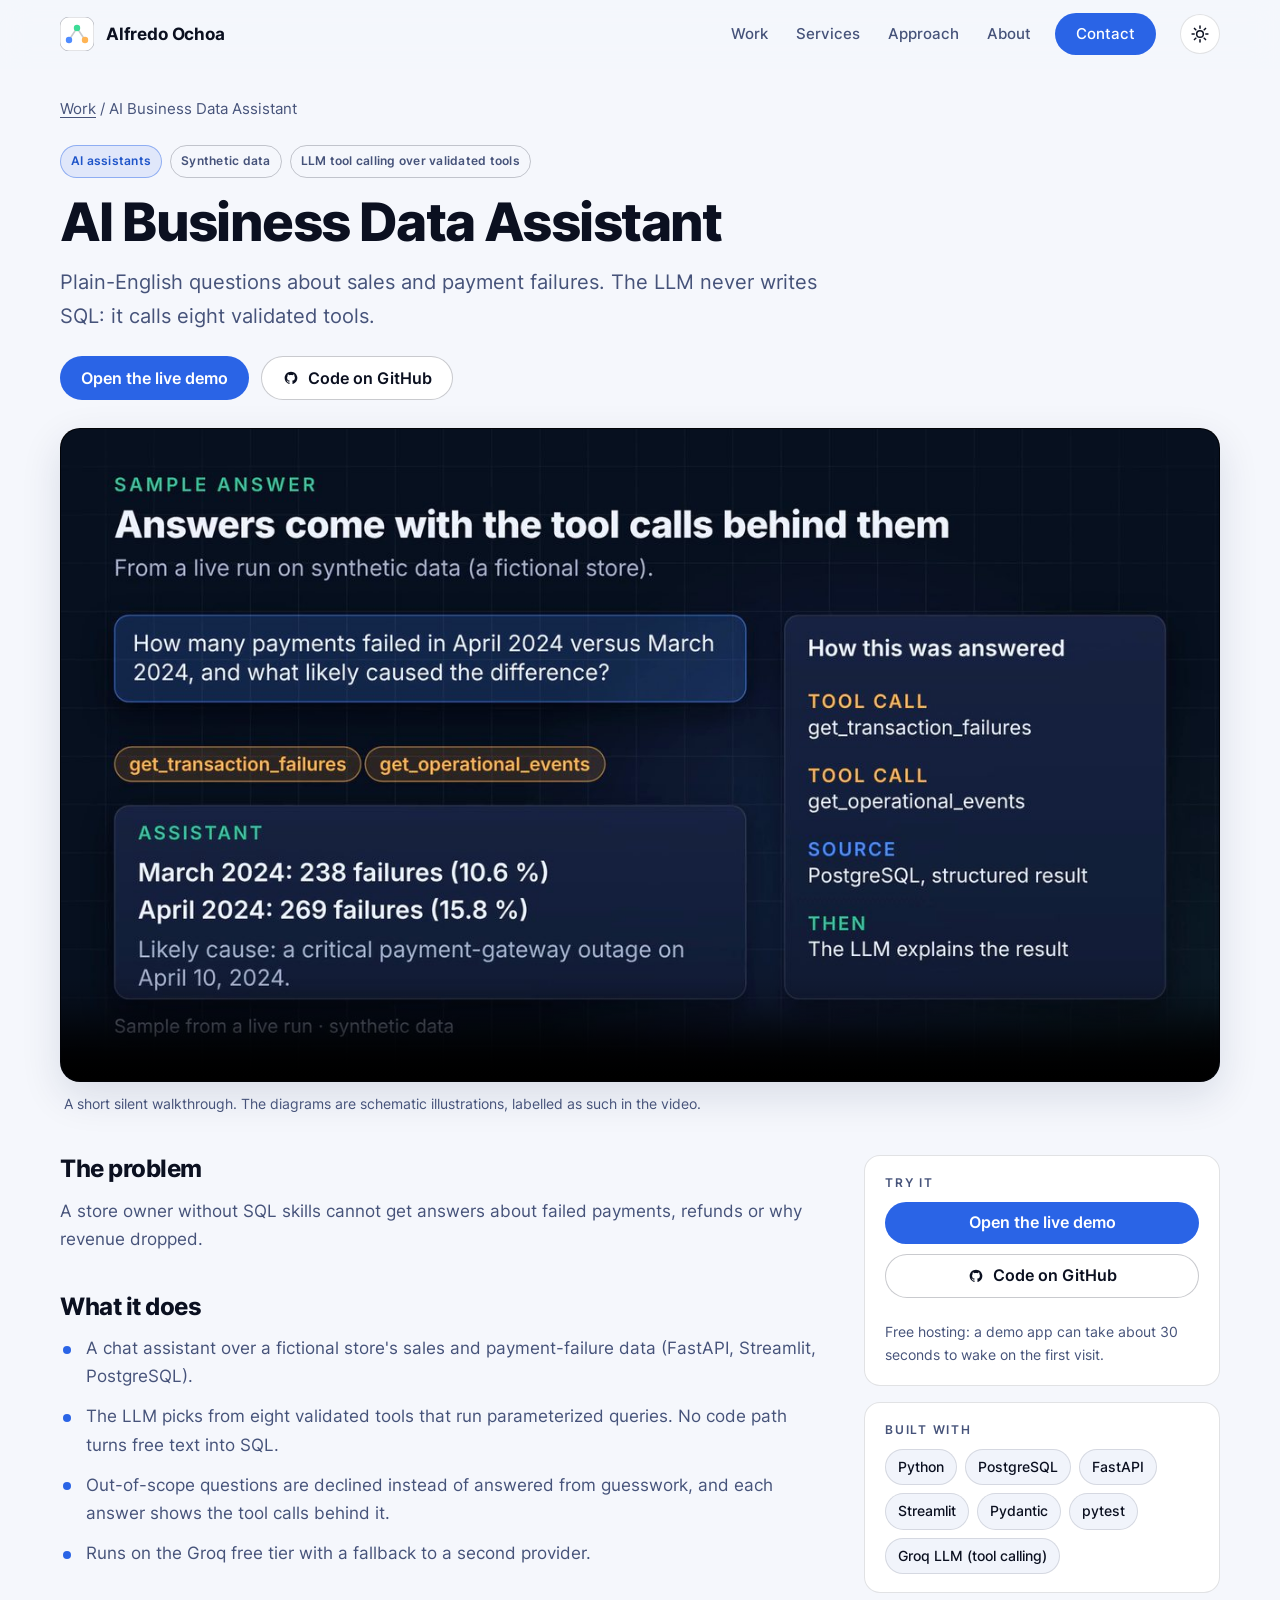
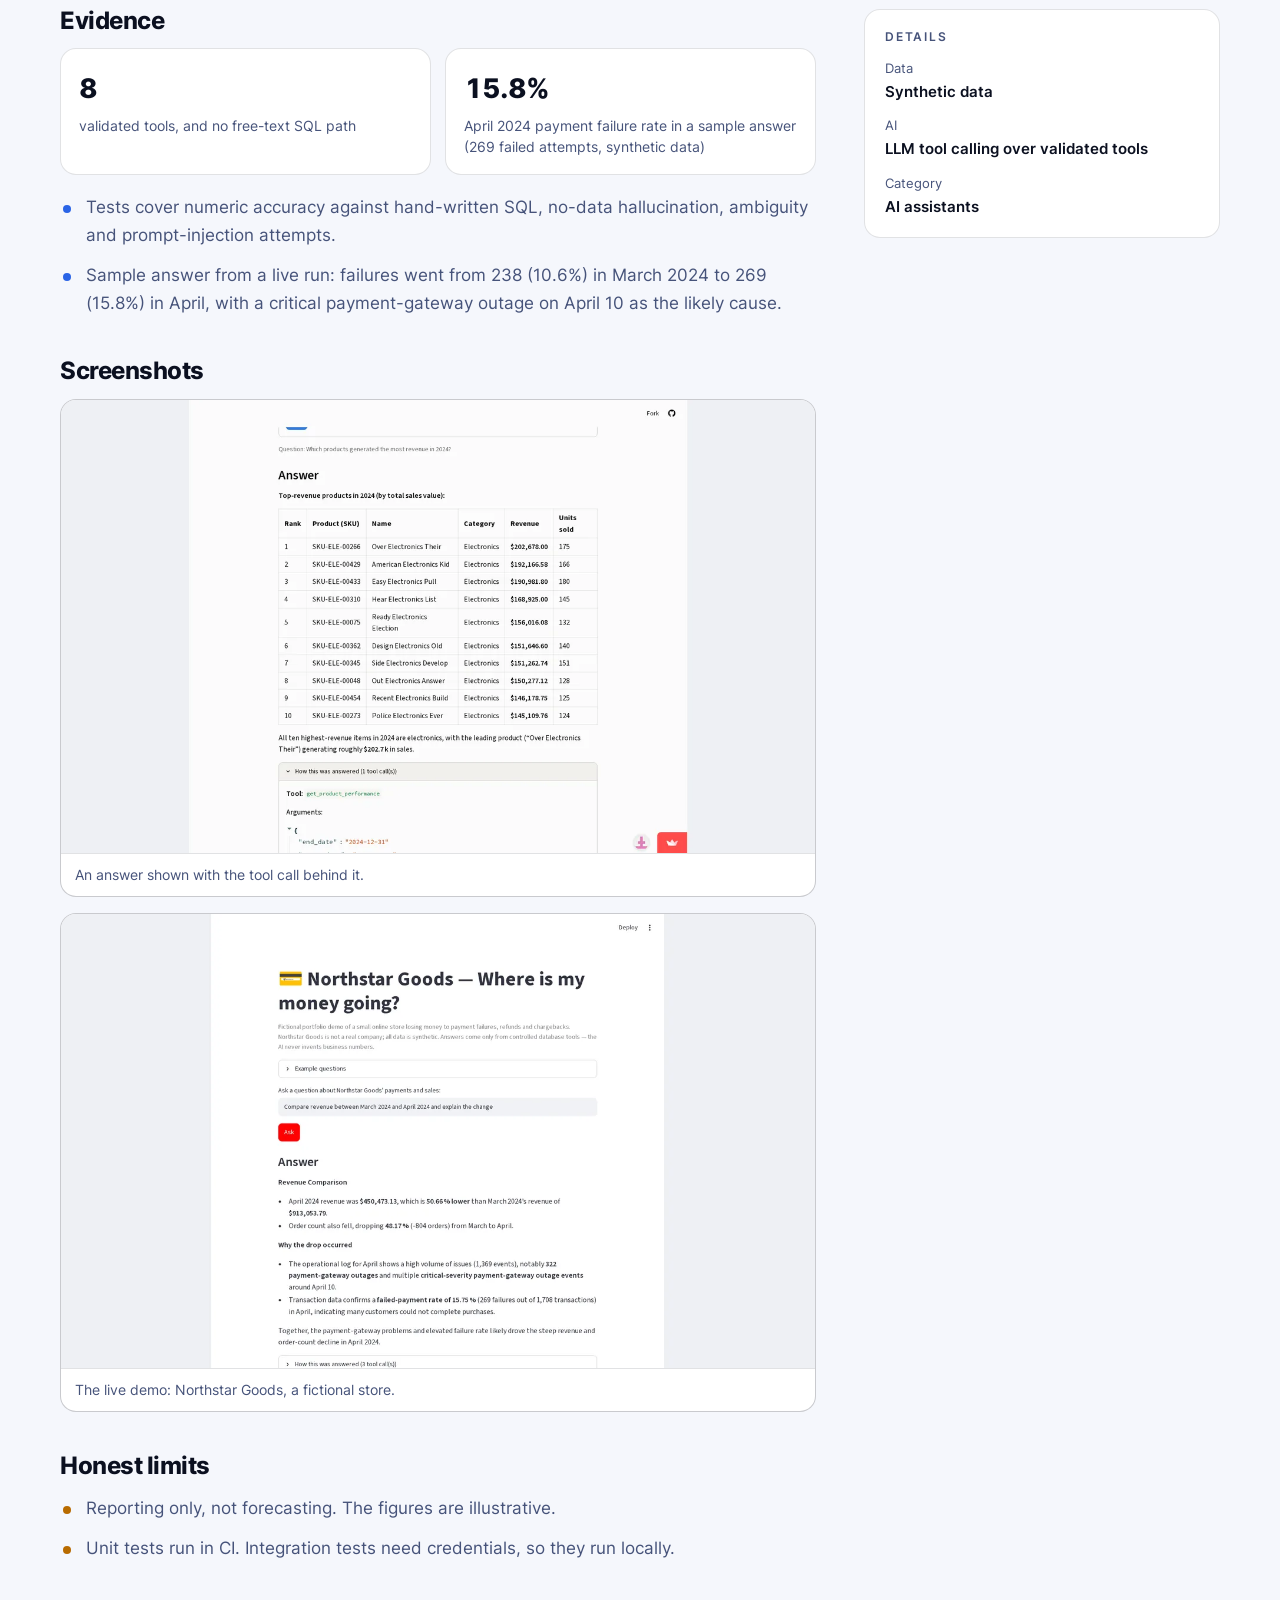
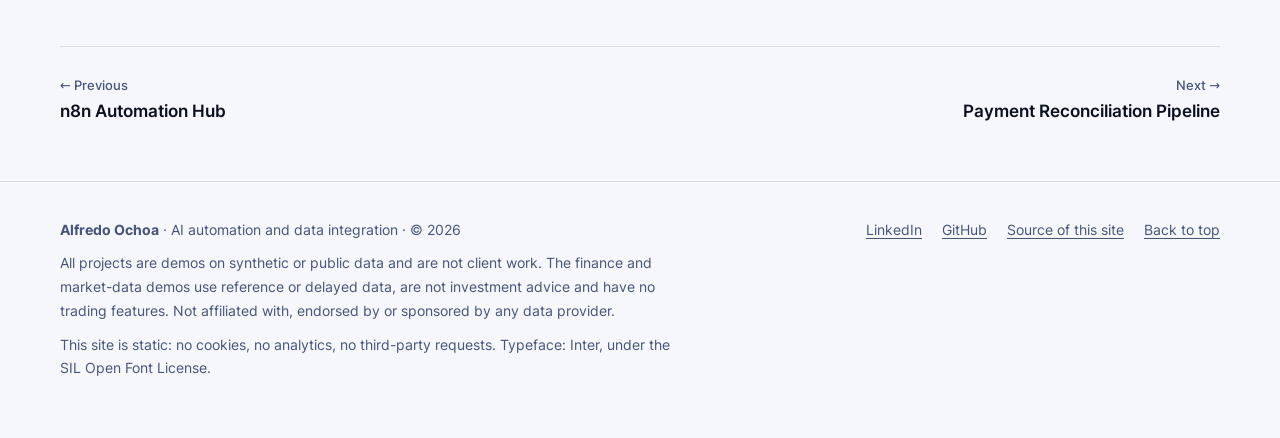
==== commit 93518bea: "feat: LinkedIn as the contact button, footer link and sameAs Co-Authored-By: Claude Sonnet 5.5 <nore" ====
--- a/projects/ai-business-data-assistant/index.html
+++ b/projects/ai-business-data-assistant/index.html
@@ -68,7 +68,7 @@
 <p>All projects are demos on synthetic or public data and are not client work. The finance and market-data demos use reference or delayed data, are not investment advice and have no trading features. Not affiliated with, endorsed by or sponsored by any data provider.</p>
 <p>This site is static: no cookies, no analytics, no third-party requests. Typeface: Inter, under the SIL Open Font License.</p>
 </div>
-<div class="links"><a href="https://github.com/alfiochoa">GitHub</a><a href="https://github.com/alfiochoa/alfiochoa.github.io">Source of this site</a><a href="#top">Back to top</a></div>
+<div class="links"><a href="https://www.linkedin.com/in/alfredochoa/">LinkedIn</a><a href="https://github.com/alfiochoa">GitHub</a><a href="https://github.com/alfiochoa/alfiochoa.github.io">Source of this site</a><a href="#top">Back to top</a></div>
 </div>
 </footer>
 <script src="/assets/site.js" defer></script>
